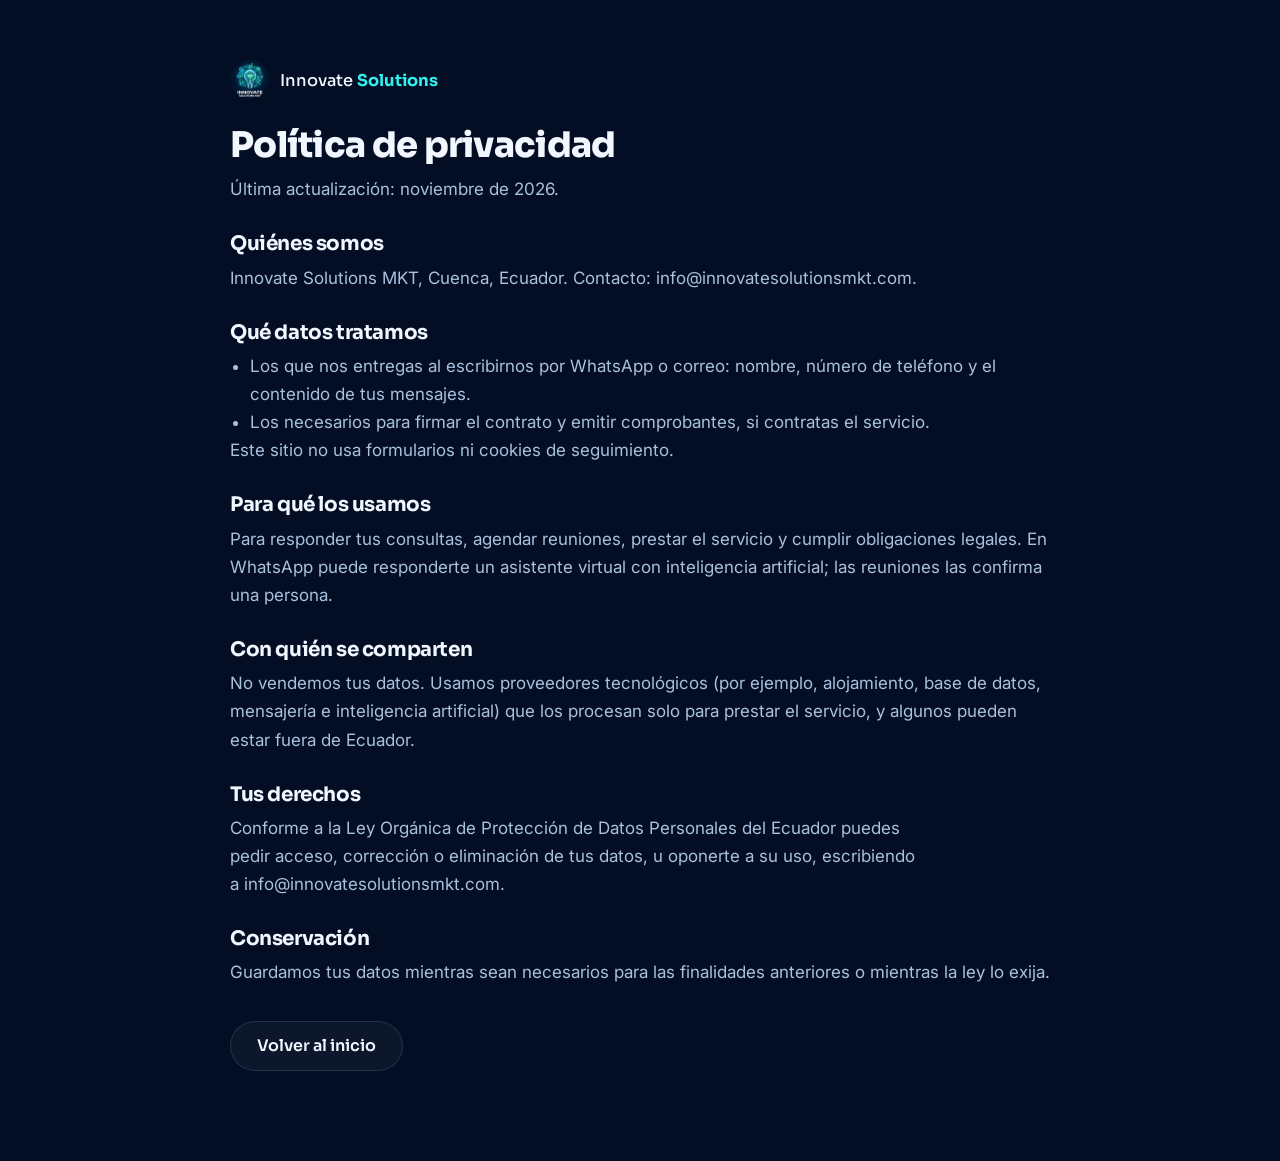
==== privacidad.html @ d0bfc1b6 "Sitio web de Innovate Solutions MKT Co-Authored-By: Claude Sonnet 5.5 <noreply@anthropic.com>" ====
<!doctype html>
<html lang="es-EC">
<head>
<meta charset="utf-8">
<meta name="viewport" content="width=device-width, initial-scale=1">
<title>Política de privacidad · Innovate Solutions MKT</title>
<meta name="theme-color" content="#030E24">
<link rel="icon" href="assets/logo-96.png">
<link href="https://fonts.googleapis.com/css2?family=Inter:wght@400;500;600&family=Sora:wght@600;700&display=swap" rel="stylesheet">
<link rel="stylesheet" href="estilos.css">
<style>.legal{padding:60px 0 90px}.legal h1{font-size:2.2rem;margin:26px 0 10px}.legal h2{font-size:1.25rem;margin:30px 0 8px}.legal p,.legal li{color:var(--soft)}.legal ul{padding-left:20px}</style>
</head>
<body>
<main class="wrap narrow legal">
  <a class="brand" href="./"><img src="assets/logo-96.png" alt="" width="40" height="40"><span>Innovate <b>Solutions</b></span></a>
  <h1>Política de privacidad</h1>
  <p>Última actualización: noviembre de 2026.</p>
  <h2>Quiénes somos</h2>
  <p>Innovate Solutions MKT, Cuenca, Ecuador. Contacto: info@innovatesolutionsmkt.com.</p>
  <h2>Qué datos tratamos</h2>
  <ul><li>Los que nos entregas al escribirnos por WhatsApp o correo: nombre, número de teléfono y el contenido de tus mensajes.</li><li>Los necesarios para firmar el contrato y emitir comprobantes, si contratas el servicio.</li></ul>
  <p>Este sitio no usa formularios ni cookies de seguimiento.</p>
  <h2>Para qué los usamos</h2>
  <p>Para responder tus consultas, agendar reuniones, prestar el servicio y cumplir obligaciones legales. En WhatsApp puede responderte un asistente virtual con inteligencia artificial; las reuniones las confirma una persona.</p>
  <h2>Con quién se comparten</h2>
  <p>No vendemos tus datos. Usamos proveedores tecnológicos (por ejemplo, alojamiento, base de datos, mensajería e inteligencia artificial) que los procesan solo para prestar el servicio, y algunos pueden estar fuera de Ecuador.</p>
  <h2>Tus derechos</h2>
  <p>Conforme a la Ley Orgánica de Protección de Datos Personales del Ecuador puedes pedir acceso, corrección o eliminación de tus datos, u oponerte a su uso, escribiendo a info@innovatesolutionsmkt.com.</p>
  <h2>Conservación</h2>
  <p>Guardamos tus datos mientras sean necesarios para las finalidades anteriores o mientras la ley lo exija.</p>
  <p style="margin-top:34px"><a class="btn btn-ghost" href="./">Volver al inicio</a></p>
</main>
</body>
</html>
---- estilos.css ----
:root{
  --bg:#030e24; --bg-2:#06173a; --card:#0a1f44; --line:rgba(148,187,255,.16);
  --ink:#f2f7ff; --soft:#a9c1dd; --cyan:#30f0f0; --mint:#70f0c0; --blue:#2563eb;
  --grad:linear-gradient(100deg,var(--cyan),var(--mint));
  --ease-out:cubic-bezier(.23,1,.32,1);
  --radius:20px;
  --head:'Sora',system-ui,sans-serif; --body:'Inter',system-ui,-apple-system,'Segoe UI',sans-serif;
}
*{box-sizing:border-box;margin:0;padding:0}
html{scroll-behavior:smooth;scroll-padding-top:84px}
body{background:var(--bg);color:var(--ink);font:400 17px/1.65 var(--body);-webkit-font-smoothing:antialiased;overflow-x:hidden}
img,video{max-width:100%;display:block}
a{color:inherit}
h1,h2,h3{font-family:var(--head);line-height:1.12;letter-spacing:-.02em;text-wrap:balance}
h1{font-size:clamp(2.5rem,6.4vw,4.6rem);font-weight:800}
h2{font-size:clamp(1.9rem,4vw,2.9rem);font-weight:700}
h3{font-size:1.15rem;font-weight:600}
p{text-wrap:pretty}
.wrap{width:min(1160px,100% - 40px);margin-inline:auto}
.narrow{width:min(820px,100% - 40px)}
.grad{background:var(--grad);-webkit-background-clip:text;background-clip:text;color:transparent}
.mint{color:var(--mint)}
.small{font-size:.9rem;color:var(--soft)}
.sr{position:absolute;width:1px;height:1px;overflow:hidden;clip:rect(0 0 0 0)}
.skip{position:absolute;left:16px;top:-60px;background:var(--cyan);color:var(--bg);padding:10px 16px;border-radius:10px;z-index:50}
.skip:focus{top:12px}
:focus-visible{outline:3px solid var(--cyan);outline-offset:3px;border-radius:8px}

/* botones */
.btn{display:inline-flex;align-items:center;justify-content:center;gap:8px;min-height:50px;padding:0 26px;border-radius:999px;background:var(--grad);color:#02132b;font:600 1rem var(--head);text-decoration:none;border:1px solid transparent;transition:transform 160ms var(--ease-out),box-shadow 200ms ease}
.btn:active{transform:scale(.97)}
.btn-ghost{background:rgba(255,255,255,.04);color:var(--ink);border-color:var(--line)}
.btn-small{min-height:42px;padding:0 20px;font-size:.92rem}
.btn-big{min-height:60px;padding:0 38px;font-size:1.1rem}
@media (hover:hover) and (pointer:fine){
  .btn:hover{box-shadow:0 10px 34px rgba(48,240,240,.28)}
  .btn-ghost:hover{box-shadow:none;background:rgba(255,255,255,.09)}
}

/* barra superior */
.top{position:fixed;inset:0 0 auto;z-index:20;border-bottom:1px solid transparent;transition:background-color 200ms ease,border-color 200ms ease}
.top.scrolled{background:rgba(3,14,36,.82);backdrop-filter:blur(14px);-webkit-backdrop-filter:blur(14px);border-color:var(--line)}
.top-in{display:flex;align-items:center;justify-content:space-between;gap:20px;height:74px}
.brand{display:flex;align-items:center;gap:10px;font:500 1.02rem var(--head);text-decoration:none}
.brand b{font-weight:700;color:var(--cyan)}
.top nav{display:flex;gap:28px}
.top nav a{text-decoration:none;color:var(--soft);font-size:.95rem;font-weight:500;transition:color 150ms ease}
.top nav a:hover{color:var(--ink)}
@media (max-width:860px){.top nav{display:none}}
@media (max-width:420px){.brand span{font-size:.9rem}.top .btn-small{padding:0 14px}}

/* portada */
.hero{position:relative;padding:150px 0 100px;overflow:hidden;isolation:isolate}
.aurora{position:absolute;inset:0;z-index:-1;pointer-events:none;
  background:radial-gradient(60% 50% at 78% 18%,rgba(48,240,240,.20),transparent 70%),
             radial-gradient(45% 45% at 8% 85%,rgba(37,99,235,.35),transparent 70%),
             radial-gradient(35% 30% at 55% 95%,rgba(112,240,192,.12),transparent 70%)}
.hero .aurora{-webkit-mask-image:linear-gradient(#000 65%,transparent);mask-image:linear-gradient(#000 65%,transparent)}
.hero::after{content:"";position:absolute;inset:0;z-index:-1;opacity:.5;
  background-image:linear-gradient(var(--line) 1px,transparent 1px),linear-gradient(90deg,var(--line) 1px,transparent 1px);
  background-size:64px 64px;-webkit-mask-image:radial-gradient(70% 60% at 60% 30%,#000,transparent 75%);mask-image:radial-gradient(70% 60% at 60% 30%,#000,transparent 75%)}
.hero-in{display:grid;grid-template-columns:1.15fr .85fr;gap:56px;align-items:center}
.eyebrow{display:inline-block;font:600 .74rem var(--head);letter-spacing:.18em;text-transform:uppercase;color:var(--cyan);margin-bottom:16px}
.lead{font-size:1.15rem;color:var(--soft);max-width:56ch;margin-top:22px}
.cta{display:flex;flex-wrap:wrap;gap:14px;margin-top:32px}
.chips{display:flex;flex-wrap:wrap;gap:10px;list-style:none;margin-top:30px}
.chips li{font-size:.88rem;color:var(--soft);border:1px solid var(--line);border-radius:999px;padding:7px 14px;background:rgba(10,31,68,.5)}
.chips li::before{content:"✓";color:var(--mint);font-weight:700;margin-right:7px}

.phone{justify-self:center;width:min(380px,100%);border-radius:34px;padding:18px;background:linear-gradient(180deg,rgba(15,43,92,.9),rgba(6,23,58,.9));border:1px solid var(--line);box-shadow:0 40px 90px rgba(0,0,0,.5),inset 0 1px 0 rgba(255,255,255,.08)}
.phone-top{display:flex;gap:12px;align-items:center;padding:6px 6px 16px;border-bottom:1px solid var(--line)}
.phone-top strong{display:block;font-family:var(--head);font-size:.98rem}
.phone-top span{font-size:.8rem;color:var(--soft)}
.flow{list-style:none;display:grid;gap:12px;padding-top:16px}
.flow li{display:flex;gap:14px;align-items:flex-start;background:rgba(3,14,36,.65);border:1px solid var(--line);border-radius:18px;padding:15px 16px}
.flow strong{display:block;font:600 .95rem var(--head)}
.flow span{font-size:.84rem;color:var(--soft)}
.dot{flex:none;width:12px;height:12px;border-radius:50%;margin-top:6px;box-shadow:0 0 0 5px rgba(48,240,240,.12)}
.c1{background:#ffd166}.c2{background:var(--cyan)}.c3{background:#6ea8ff}.c4{background:var(--mint)}

/* entrada de la portada: una sola vez */
.enter>*{animation:rise 600ms var(--ease-out) both}
.enter>*:nth-child(2){animation-delay:60ms}
.enter>*:nth-child(3){animation-delay:110ms}
.enter>*:nth-child(4){animation-delay:180ms}
.enter>*:nth-child(5){animation-delay:230ms}
.flow li{animation:rise 560ms var(--ease-out) both;animation-delay:var(--d)}
@keyframes rise{from{opacity:0;transform:translateY(14px)}to{opacity:1;transform:none}}

/* secciones */
.sec{padding:104px 0}
.sec-alt{background:linear-gradient(180deg,var(--bg-2),var(--bg) 120%);border-block:1px solid var(--line)}
.head{max-width:680px;margin-bottom:46px}
.head p:not(.eyebrow){color:var(--soft);margin-top:16px}
.panel{background:linear-gradient(180deg,rgba(15,43,92,.55),rgba(10,31,68,.35));border:1px solid var(--line);border-radius:var(--radius);padding:32px}
.panel-main{background:linear-gradient(160deg,rgba(37,99,235,.32),rgba(10,31,68,.55) 60%);border-color:rgba(48,240,240,.32)}
.num{font:800 clamp(4rem,9vw,6.4rem)/1 var(--head);letter-spacing:-.04em}
.split{display:grid;grid-template-columns:1.35fr 1fr;gap:22px}
.split h3{margin:6px 0 18px;font-size:1.35rem}
.ticks{list-style:none;display:grid;gap:12px}
.ticks li{position:relative;padding-left:32px}
.ticks li::before{content:"✓";position:absolute;left:0;top:2px;width:21px;height:21px;border-radius:50%;background:rgba(112,240,192,.16);color:var(--mint);font:700 .75rem/21px var(--head);text-align:center}
.ticks.two{grid-template-columns:1fr 1fr;margin:28px 0 32px}
.note{margin-top:22px;font-size:.92rem;color:var(--soft);border-top:1px solid var(--line);padding-top:18px}

.steps{list-style:none;display:grid;grid-template-columns:repeat(5,1fr);gap:16px}
.steps li{background:rgba(3,14,36,.55);border:1px solid var(--line);border-radius:var(--radius);padding:24px 20px}
.steps b{display:grid;place-items:center;width:42px;height:42px;border-radius:14px;background:var(--grad);color:#02132b;font:800 1.05rem var(--head);margin-bottom:18px}
.steps p{font-size:.93rem;color:var(--soft);margin-top:8px}

.bento{display:grid;grid-template-columns:1.4fr 1fr 1fr;grid-auto-rows:minmax(170px,auto);gap:18px}
.tile{border:1px solid var(--line);border-radius:var(--radius);padding:26px;background:rgba(10,31,68,.45);display:flex;flex-direction:column;justify-content:space-between;gap:16px}
.tile span{font-size:2.2rem}
.tile-big{grid-row:span 2;justify-content:center;background:linear-gradient(150deg,rgba(48,240,240,.14),rgba(10,31,68,.6) 65%)}
.huge{font:800 clamp(3.6rem,7vw,5.6rem)/1 var(--head);letter-spacing:-.04em}

.timeline{list-style:none;display:grid;grid-template-columns:repeat(3,1fr);gap:18px}
.timeline li{position:relative;padding:34px 26px 26px;border:1px solid var(--line);border-radius:var(--radius);background:rgba(3,14,36,.55)}
.timeline .when{position:absolute;top:-14px;left:24px;font:600 .8rem var(--head);background:var(--card);border:1px solid var(--line);border-radius:999px;padding:5px 14px;color:var(--cyan)}
.timeline p{color:var(--soft);margin-top:8px;font-size:.95rem}
.timeline .is-go{border-color:rgba(112,240,192,.55);background:linear-gradient(170deg,rgba(112,240,192,.14),rgba(3,14,36,.6) 70%)}
.timeline .is-go .when{background:var(--mint);color:#02132b;border-color:transparent}

.money{display:grid;grid-template-columns:.8fr 1.2fr;gap:22px}
.total{display:flex;flex-direction:column;align-items:center;justify-content:center;text-align:center;gap:6px}
.total .btn{margin-top:18px}
table{width:100%;border-collapse:collapse}
th,td{padding:17px 0;border-bottom:1px solid var(--line);text-align:left;vertical-align:middle}
th{font:600 1rem var(--head)}
th span{display:block;font:400 .85rem var(--body);color:var(--soft)}
td{text-align:right;font:700 1.45rem var(--head);color:var(--mint);white-space:nowrap;padding-left:16px;font-variant-numeric:tabular-nums}
.goal{display:grid;grid-template-columns:1.4fr 1fr;gap:22px;margin-top:22px}
.goal>div{border:1px dashed rgba(112,240,192,.35);border-radius:var(--radius);padding:26px 28px}
.goal p{color:var(--soft);margin-top:10px;font-size:.96rem}

.video{margin:0}
.video video{width:100%;height:auto;aspect-ratio:16/9;border-radius:var(--radius);border:1px solid var(--line);background:#000;box-shadow:0 30px 80px rgba(0,0,0,.5)}
.video figcaption{font-size:.84rem;color:var(--soft);margin-top:12px;text-align:center}

.cy{display:grid;grid-template-columns:1.4fr .8fr;gap:48px;align-items:center}
.cy h2{color:var(--ink)}
.price{text-align:center;display:flex;flex-direction:column;align-items:center;gap:6px}
.price img{border-radius:50%;margin-bottom:10px}

.trio{display:grid;grid-template-columns:repeat(3,1fr);gap:18px}
.trio p{color:var(--soft);margin-top:10px;font-size:.96rem}

.faq{display:grid;gap:12px}
details{border:1px solid var(--line);border-radius:16px;background:rgba(10,31,68,.42)}
summary{cursor:pointer;list-style:none;display:flex;justify-content:space-between;align-items:center;gap:16px;padding:19px 22px;font:600 1.02rem var(--head)}
summary::-webkit-details-marker{display:none}
summary::after{content:"+";flex:none;font:500 1.5rem/1 var(--head);color:var(--cyan);transition:transform 200ms var(--ease-out)}
details[open] summary::after{transform:rotate(45deg)}
details p{padding:0 22px 20px;color:var(--soft)}

.final{position:relative;isolation:isolate;text-align:center;padding:120px 0;border-top:1px solid var(--line);overflow:hidden}
.final p{color:var(--soft);margin:18px auto 34px;max-width:52ch}

.foot{border-top:1px solid var(--line);padding:46px 0 96px}
.foot-in{display:flex;flex-wrap:wrap;gap:12px 30px;align-items:center;color:var(--soft);font-size:.93rem}
.foot .brand{color:var(--ink);margin-right:auto}
.foot a:hover{color:var(--cyan)}

.float{position:fixed;right:18px;bottom:18px;z-index:30;width:58px;height:58px;border-radius:50%;display:grid;place-items:center;background:#25d366;color:#fff;box-shadow:0 12px 30px rgba(0,0,0,.4);transition:transform 160ms var(--ease-out)}
.float:active{transform:scale(.95)}

/* aparición al desplazarse */
[data-reveal]{transition:opacity 500ms var(--ease-out),transform 500ms var(--ease-out);transition-delay:var(--d,0ms)}
[data-reveal].wait{opacity:0;transform:translateY(18px)}
[data-reveal].wait.in{opacity:1;transform:none}

@media (max-width:1000px){
  .steps{grid-template-columns:repeat(2,1fr)}
  .steps li:last-child{grid-column:1/-1}
  .bento{grid-template-columns:1fr 1fr}
  .tile-big{grid-column:1/-1;grid-row:auto}
}
@media (max-width:860px){
  .hero{padding:118px 0 70px}
  .hero-in,.split,.money,.goal,.cy,.timeline,.trio{grid-template-columns:1fr}
  .timeline{gap:30px}
  .sec{padding:74px 0}
  .panel{padding:26px 22px}
}
@media (max-width:520px){
  .steps,.bento,.ticks.two{grid-template-columns:1fr}
  .cta .btn{width:100%}
  .bento{grid-auto-rows:auto;gap:12px}
  .tile:not(.tile-big){flex-direction:row;align-items:center;justify-content:flex-start;padding:18px 20px}
  .tile span{font-size:1.8rem}
}
@media (prefers-reduced-motion:reduce){
  html{scroll-behavior:auto}
  .enter>*,.flow li{animation:fade 300ms ease both}
  [data-reveal].wait{transform:none}
  .btn,.float{transition:none}
  @keyframes fade{from{opacity:0}to{opacity:1}}
}
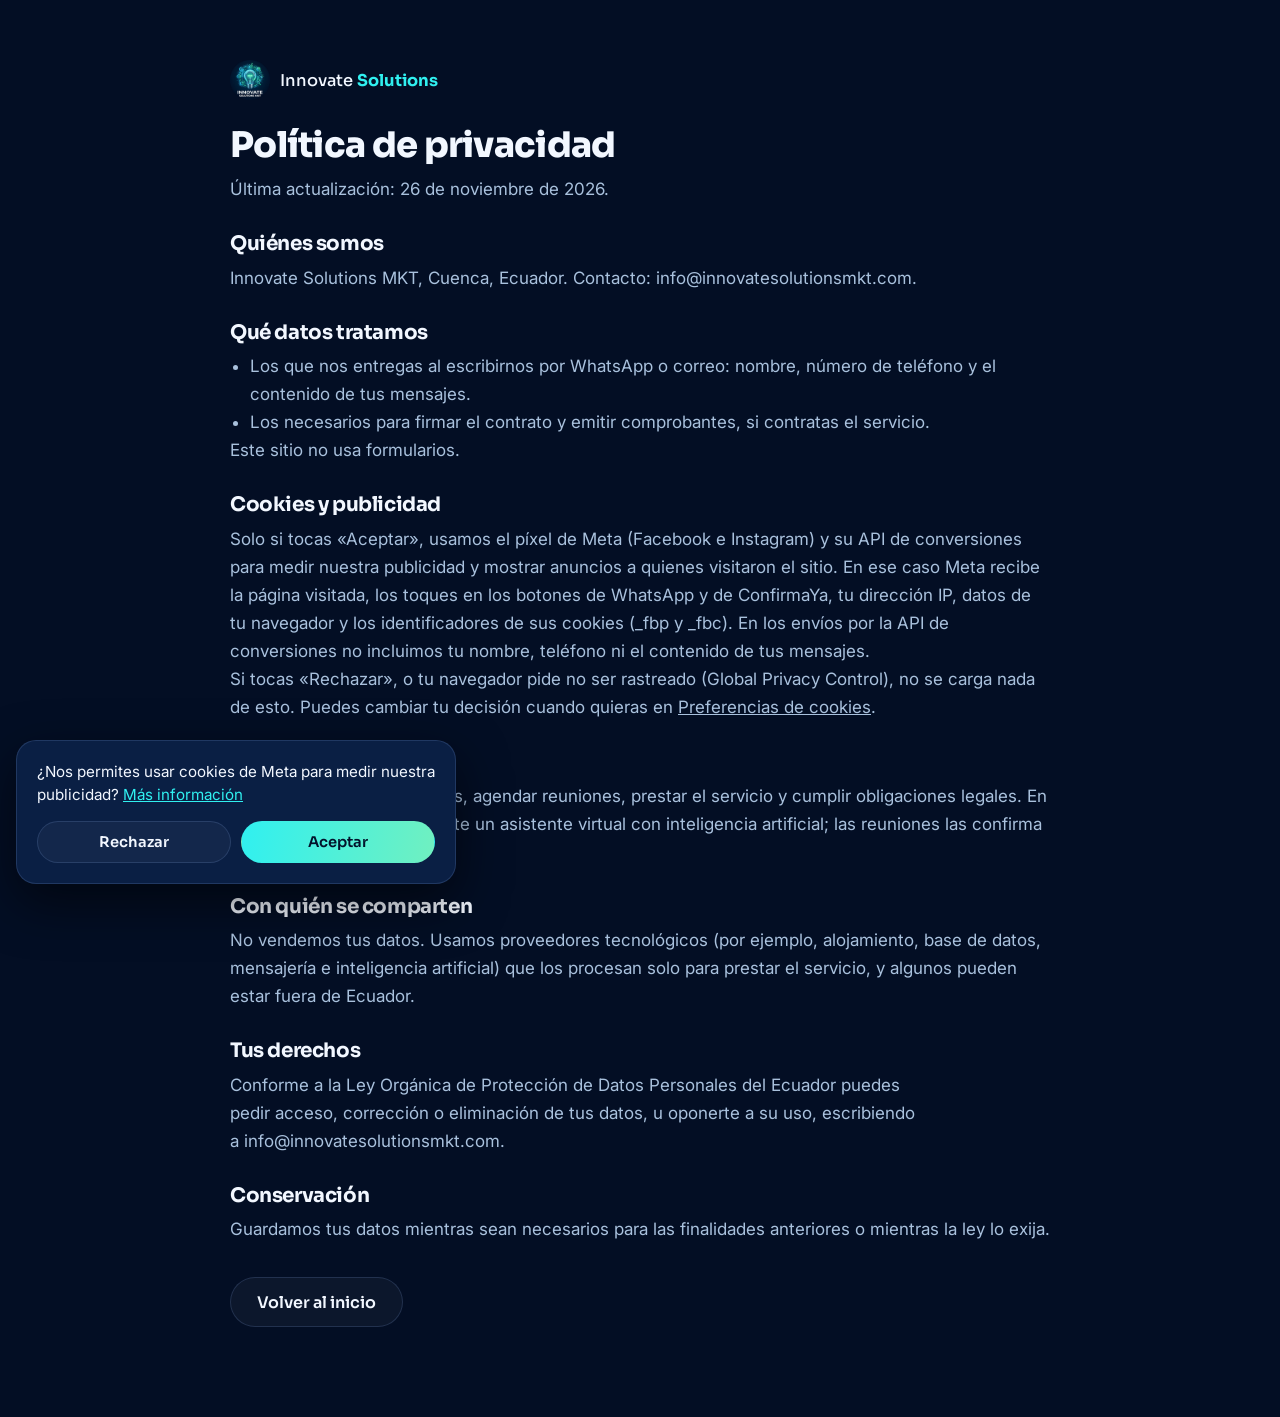
==== commit 42a487b1: "Medicion con Meta (pixel y API de conversiones) con aviso de cookies Co-Authored-By: Claude Sonnet 5" ====
--- a/privacidad.html
+++ b/privacidad.html
@@ -7,19 +7,22 @@
 <meta name="theme-color" content="#030E24">
 <link rel="icon" href="assets/logo-96.png">
 <link href="https://fonts.googleapis.com/css2?family=Inter:wght@400;500;600&family=Sora:wght@600;700&display=swap" rel="stylesheet">
-<link rel="stylesheet" href="estilos.css">
+<link rel="stylesheet" href="estilos.css?v=2">
 <style>.legal{padding:60px 0 90px}.legal h1{font-size:2.2rem;margin:26px 0 10px}.legal h2{font-size:1.25rem;margin:30px 0 8px}.legal p,.legal li{color:var(--soft)}.legal ul{padding-left:20px}</style>
 </head>
 <body>
 <main class="wrap narrow legal">
   <a class="brand" href="./"><img src="assets/logo-96.png" alt="" width="40" height="40"><span>Innovate <b>Solutions</b></span></a>
   <h1>Política de privacidad</h1>
-  <p>Última actualización: noviembre de 2026.</p>
+  <p>Última actualización: 26 de noviembre de 2026.</p>
   <h2>Quiénes somos</h2>
   <p>Innovate Solutions MKT, Cuenca, Ecuador. Contacto: info@innovatesolutionsmkt.com.</p>
   <h2>Qué datos tratamos</h2>
   <ul><li>Los que nos entregas al escribirnos por WhatsApp o correo: nombre, número de teléfono y el contenido de tus mensajes.</li><li>Los necesarios para firmar el contrato y emitir comprobantes, si contratas el servicio.</li></ul>
-  <p>Este sitio no usa formularios ni cookies de seguimiento.</p>
+  <p>Este sitio no usa formularios.</p>
+  <h2>Cookies y publicidad</h2>
+  <p>Solo si tocas «Aceptar», usamos el píxel de Meta (Facebook e Instagram) y su API de conversiones para medir nuestra publicidad y mostrar anuncios a quienes visitaron el sitio. En ese caso Meta recibe la página visitada, los toques en los botones de WhatsApp y de ConfirmaYa, tu dirección IP, datos de tu navegador y los identificadores de sus cookies (_fbp y _fbc). En los envíos por la API de conversiones no incluimos tu nombre, teléfono ni el contenido de tus mensajes.</p>
+  <p>Si tocas «Rechazar», o tu navegador pide no ser rastreado (Global Privacy Control), no se carga nada de esto. Puedes cambiar tu decisión cuando quieras en <button type="button" class="linklike" data-cookies>Preferencias de cookies</button>.</p>
   <h2>Para qué los usamos</h2>
   <p>Para responder tus consultas, agendar reuniones, prestar el servicio y cumplir obligaciones legales. En WhatsApp puede responderte un asistente virtual con inteligencia artificial; las reuniones las confirma una persona.</p>
   <h2>Con quién se comparten</h2>
@@ -30,5 +33,6 @@
   <p>Guardamos tus datos mientras sean necesarios para las finalidades anteriores o mientras la ley lo exija.</p>
   <p style="margin-top:34px"><a class="btn btn-ghost" href="./">Volver al inicio</a></p>
 </main>
+<script src="medicion.js?v=1"></script>
 </body>
 </html>
--- a/estilos.css
+++ b/estilos.css
@@ -140,7 +140,7 @@
 .cy{display:grid;grid-template-columns:1.4fr .8fr;gap:48px;align-items:center}
 .cy h2{color:var(--ink)}
 .price{text-align:center;display:flex;flex-direction:column;align-items:center;gap:6px}
-.price img{border-radius:50%;margin-bottom:10px}
+.price img{border-radius:18px;border:1px solid rgba(48,240,240,.28);margin-bottom:10px}
 
 .trio{display:grid;grid-template-columns:repeat(3,1fr);gap:18px}
 .trio p{color:var(--soft);margin-top:10px;font-size:.96rem}
@@ -196,3 +196,12 @@
   .btn,.float{transition:none}
   @keyframes fade{from{opacity:0}to{opacity:1}}
 }
+
+/* aviso de cookies */
+.linklike{background:none;border:0;padding:0;font:inherit;color:inherit;text-decoration:underline;cursor:pointer}
+.linklike:hover{color:var(--cyan)}
+.cookies{position:fixed;left:16px;bottom:16px;z-index:40;width:min(440px,100% - 32px);padding:20px;border-radius:var(--radius);background:var(--card);border:1px solid var(--line);box-shadow:0 18px 50px rgba(0,0,0,.55);color:var(--ink);font-size:.95rem;line-height:1.5}
+.cookies a{color:var(--cyan)}
+.cookies div{display:flex;gap:10px;margin-top:14px}
+.cookies .btn{flex:1;cursor:pointer}
+@media (max-width:560px){body.con-aviso .float{display:none}}
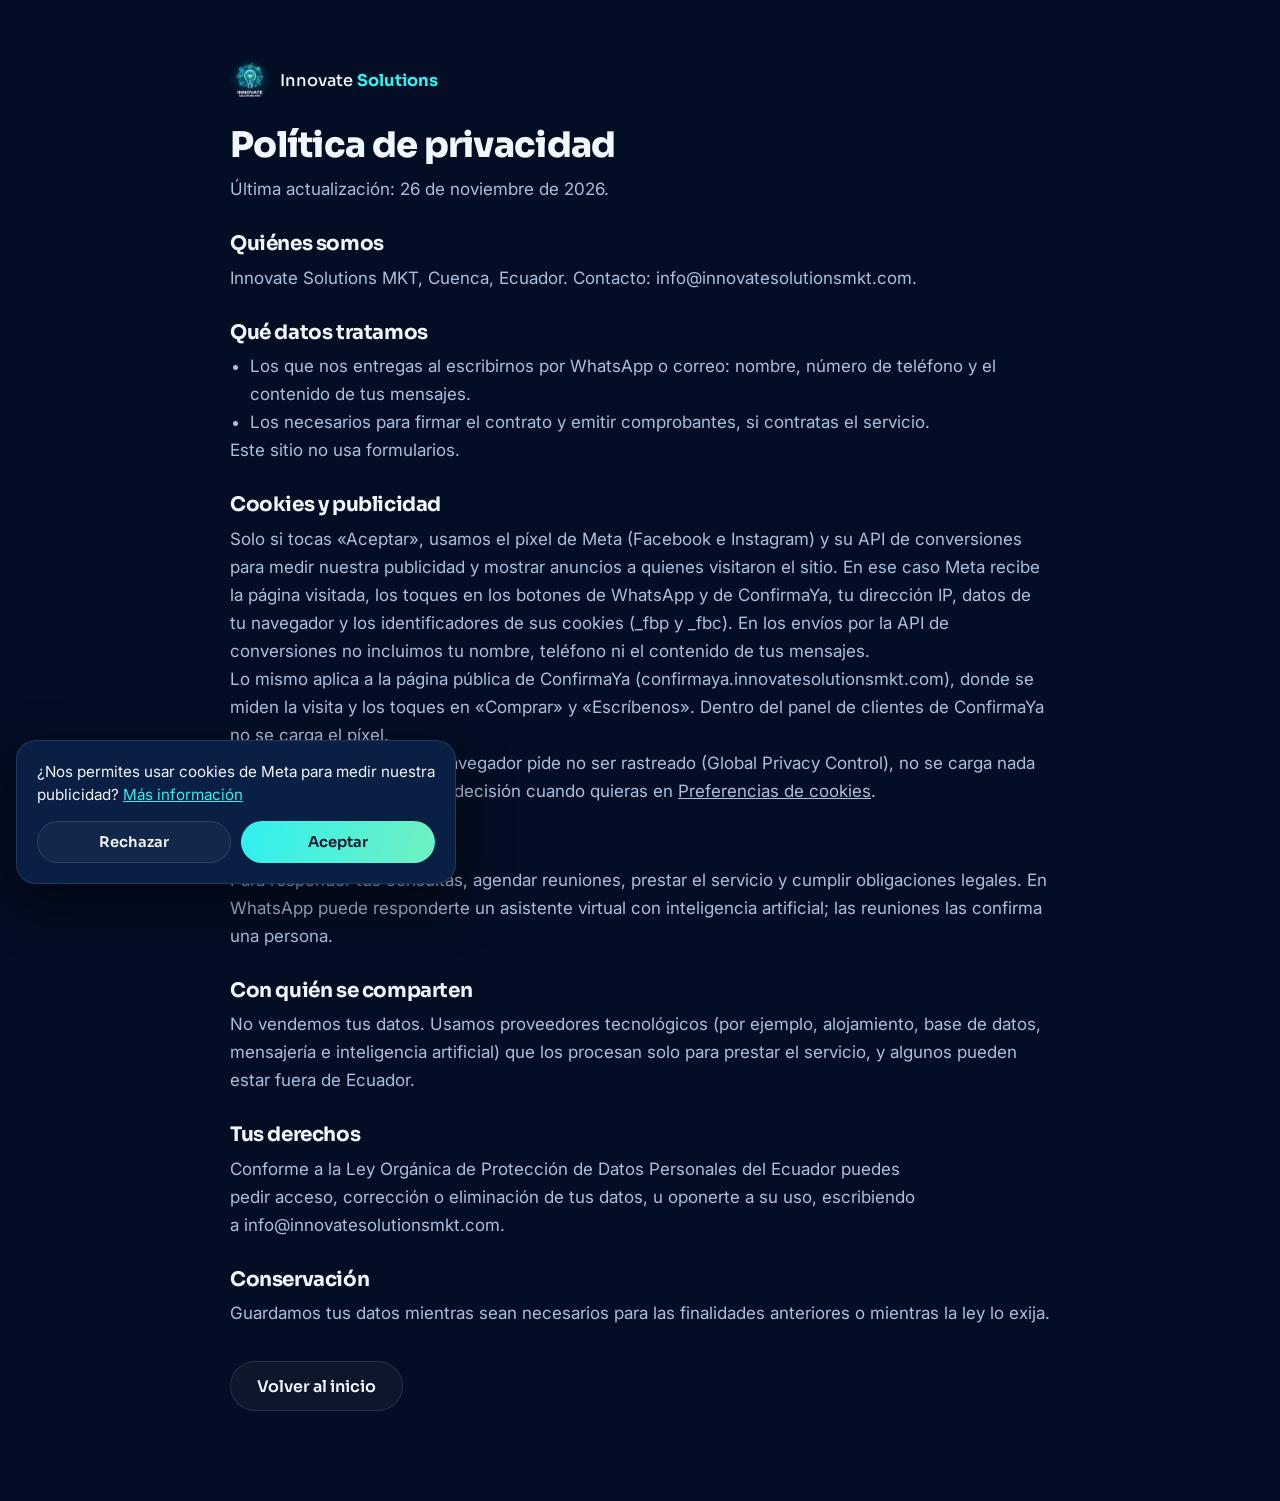
==== commit 063bd542: "Medicion con Meta en la pagina publica de ConfirmaYa, con aviso de cookies Co-Authored-By: Claude So" ====
--- a/privacidad.html
+++ b/privacidad.html
@@ -22,6 +22,7 @@
   <p>Este sitio no usa formularios.</p>
   <h2>Cookies y publicidad</h2>
   <p>Solo si tocas «Aceptar», usamos el píxel de Meta (Facebook e Instagram) y su API de conversiones para medir nuestra publicidad y mostrar anuncios a quienes visitaron el sitio. En ese caso Meta recibe la página visitada, los toques en los botones de WhatsApp y de ConfirmaYa, tu dirección IP, datos de tu navegador y los identificadores de sus cookies (_fbp y _fbc). En los envíos por la API de conversiones no incluimos tu nombre, teléfono ni el contenido de tus mensajes.</p>
+  <p>Lo mismo aplica a la página pública de ConfirmaYa (confirmaya.innovatesolutionsmkt.com), donde se miden la visita y los toques en «Comprar» y «Escríbenos». Dentro del panel de clientes de ConfirmaYa no se carga el píxel.</p>
   <p>Si tocas «Rechazar», o tu navegador pide no ser rastreado (Global Privacy Control), no se carga nada de esto. Puedes cambiar tu decisión cuando quieras en <button type="button" class="linklike" data-cookies>Preferencias de cookies</button>.</p>
   <h2>Para qué los usamos</h2>
   <p>Para responder tus consultas, agendar reuniones, prestar el servicio y cumplir obligaciones legales. En WhatsApp puede responderte un asistente virtual con inteligencia artificial; las reuniones las confirma una persona.</p>
